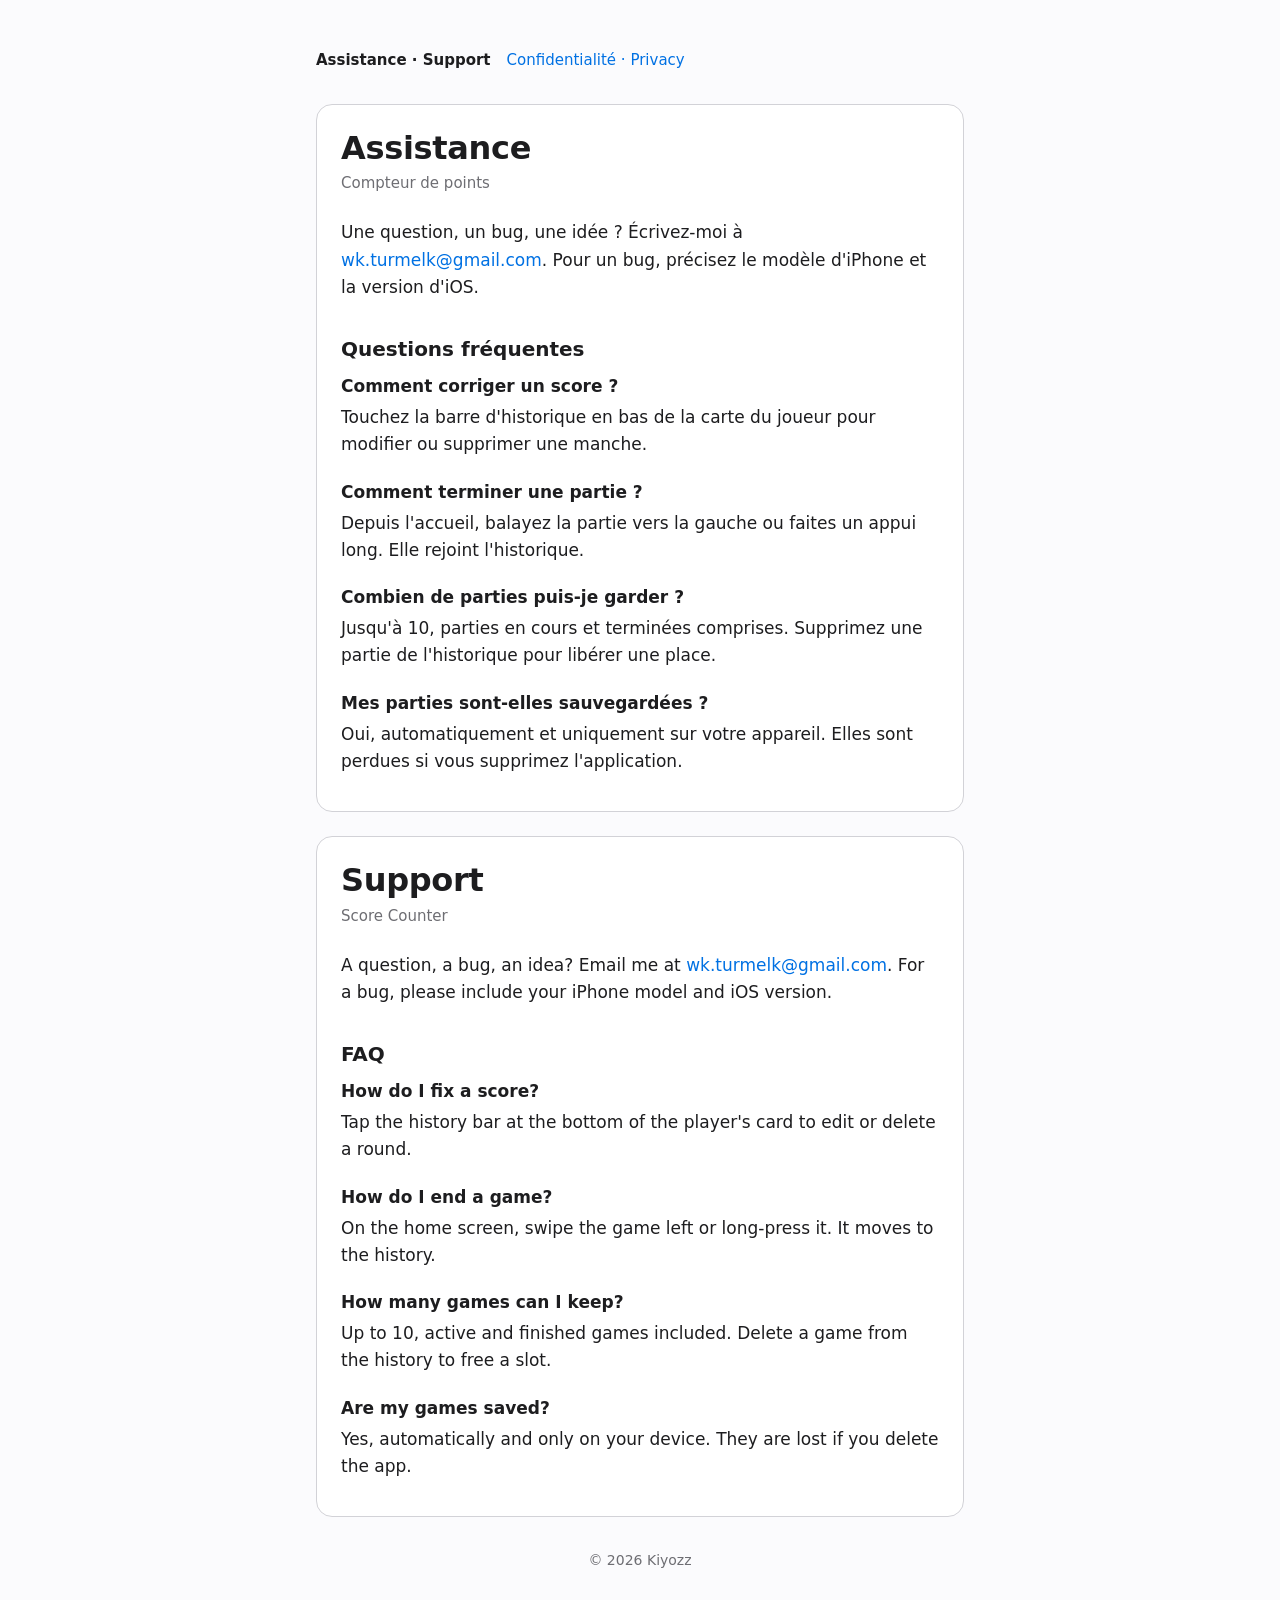
==== index.html @ 195d6344 "Add support and privacy pages Co-Authored-By: Claude Opus 5.5 <noreply@anthropic.com>" ====
<!doctype html>
<html lang="fr">
<head>
<meta charset="utf-8">
<meta name="viewport" content="width=device-width, initial-scale=1">
<title>Score Counter</title>
<meta http-equiv="refresh" content="0; url=support.html">
<link rel="canonical" href="support.html">
</head>
<body><p><a href="support.html">Score Counter — Assistance / Support</a></p></body>
</html>
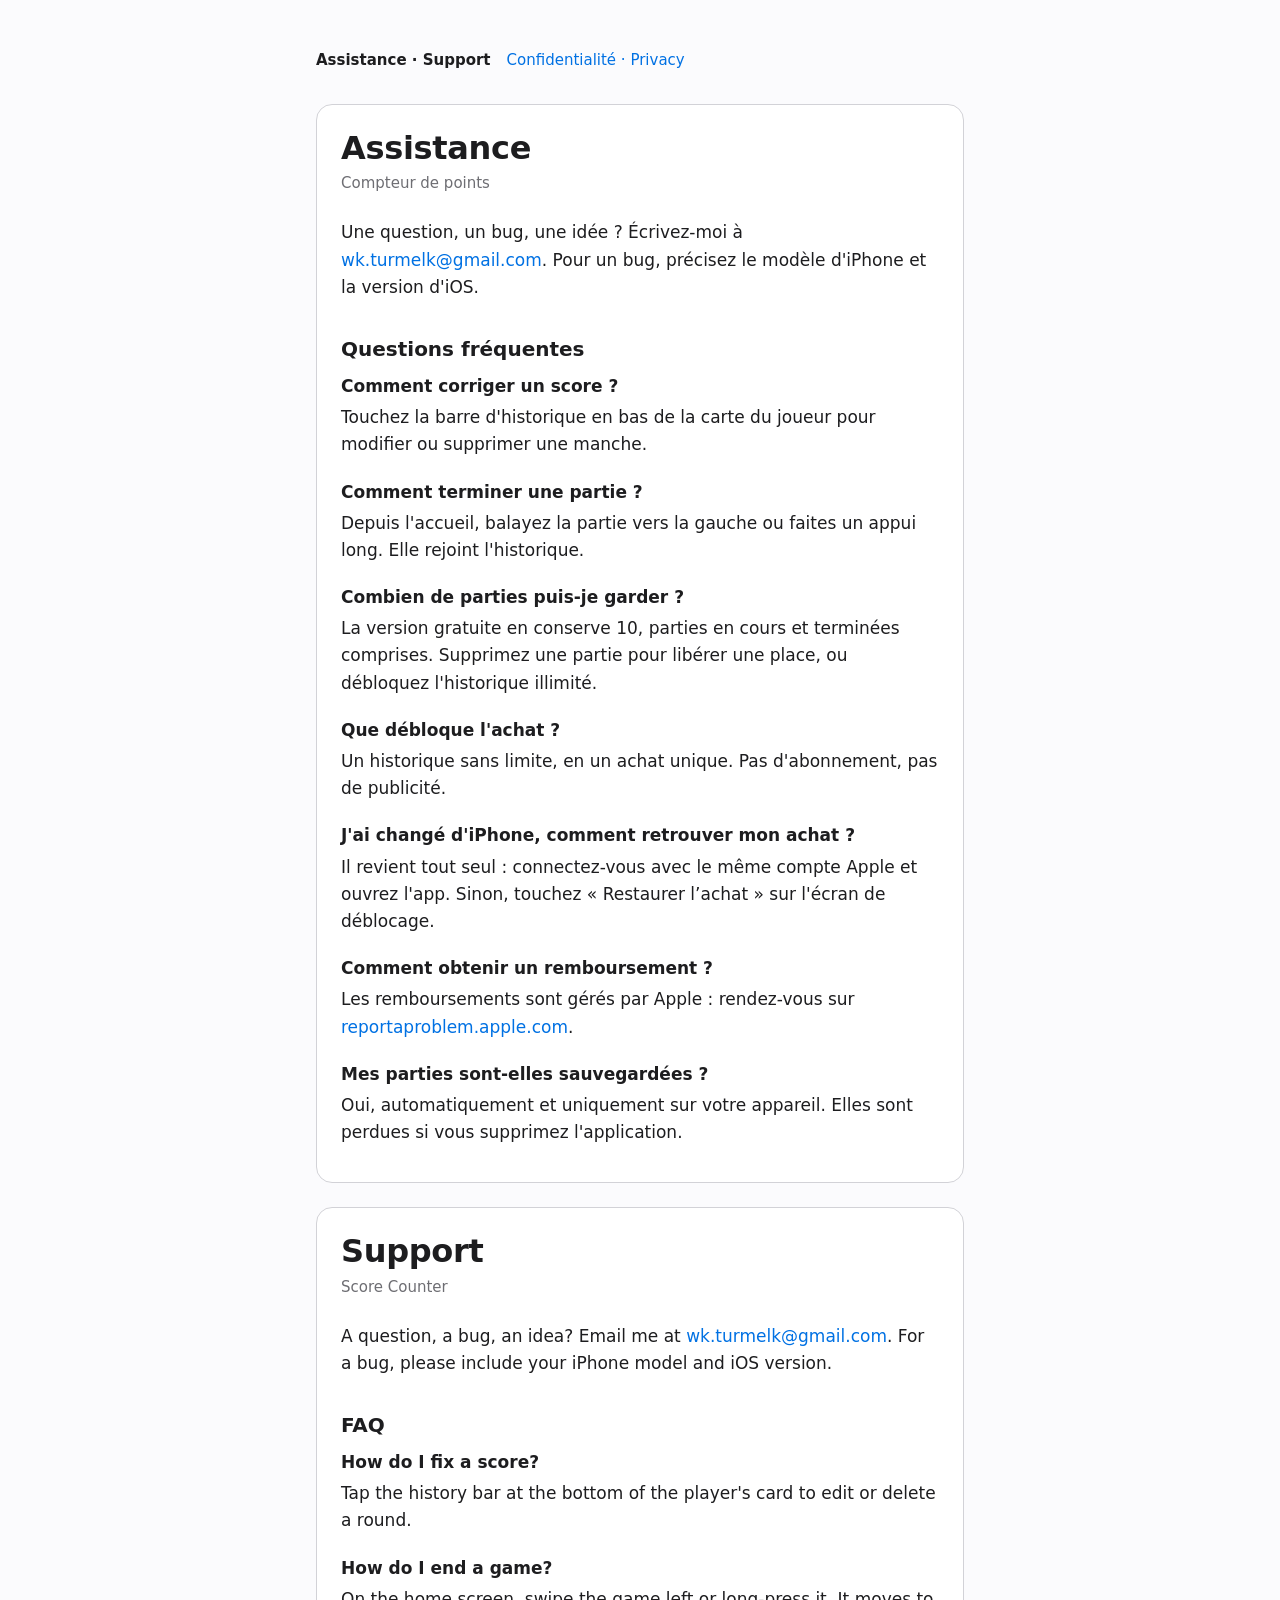
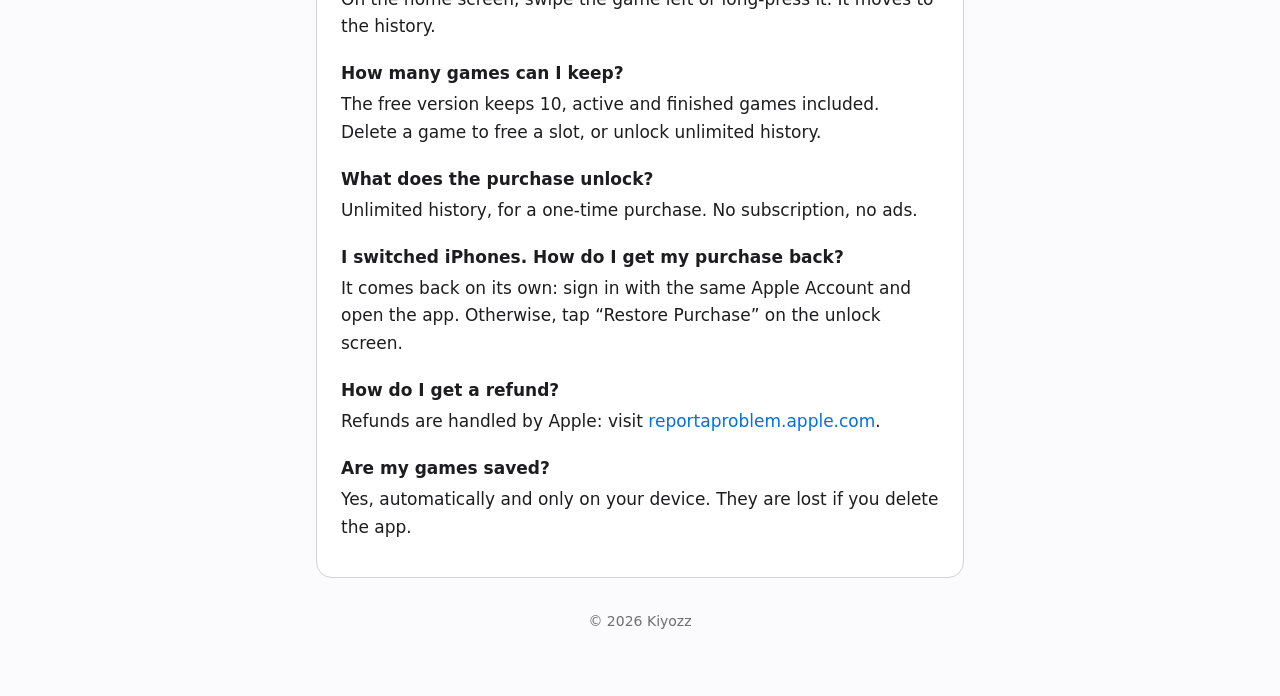
==== commit c4b264d0: "Add app icon as favicon Co-Authored-By: Claude Opus 5.5 <noreply@anthropic.com>" ====
--- a/index.html
+++ b/index.html
@@ -3,6 +3,10 @@
 <head>
 <meta charset="utf-8">
 <meta name="viewport" content="width=device-width, initial-scale=1">
+<link rel="icon" href="favicon.ico" sizes="any">
+<link rel="icon" type="image/png" sizes="32x32" href="favicon-32.png">
+<link rel="icon" type="image/png" sizes="192x192" href="icon-192.png">
+<link rel="apple-touch-icon" href="apple-touch-icon.png">
 <title>Score Counter</title>
 <meta http-equiv="refresh" content="0; url=support.html">
 <link rel="canonical" href="support.html">
